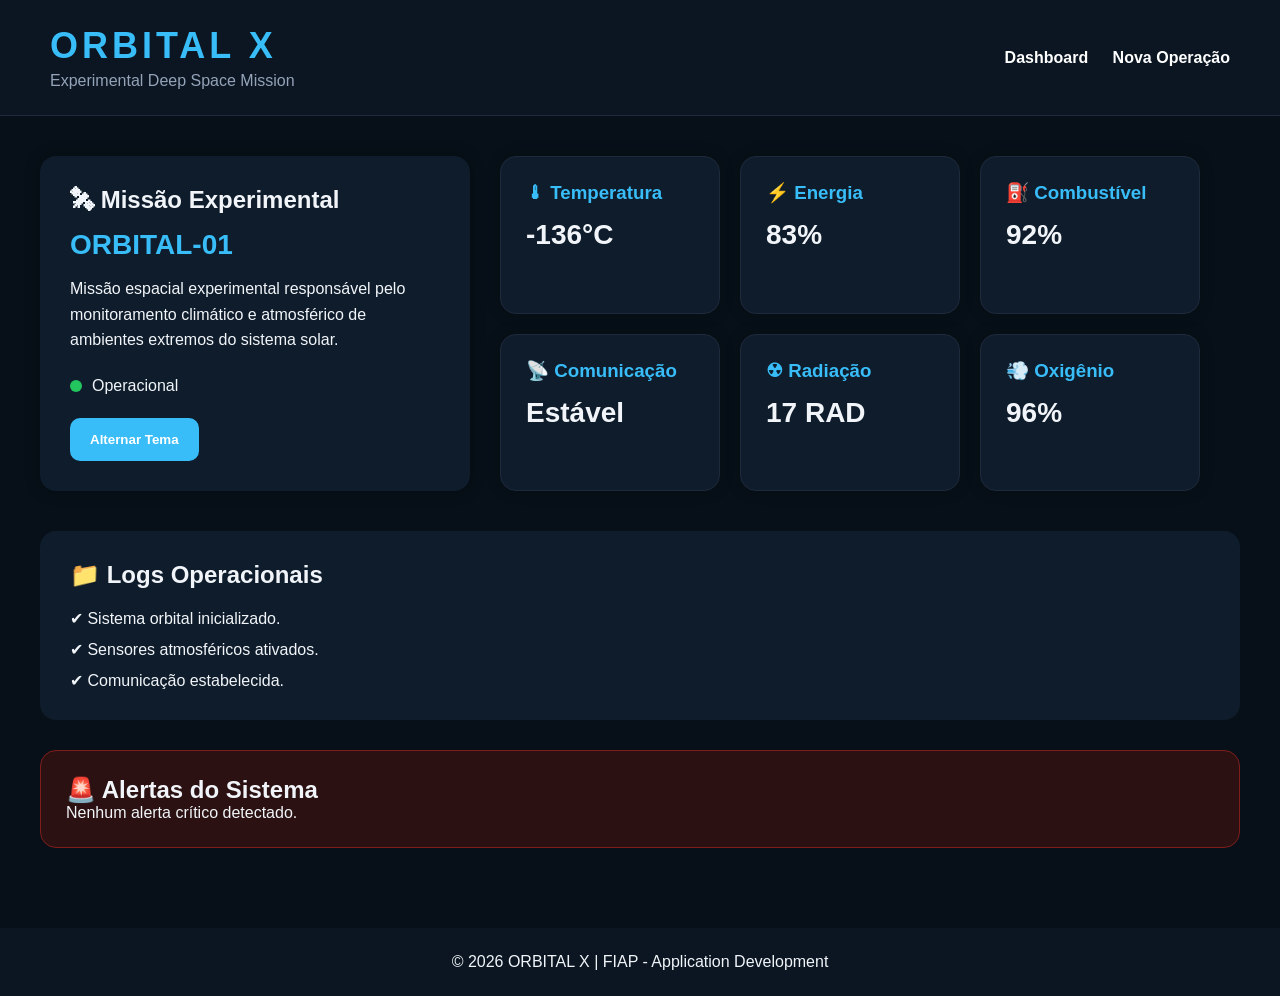
==== index.html @ b27f9a5c "Projeto ORBITAL X finalizado" ====
<!DOCTYPE html>
<html lang="pt-BR">

<head>

    <meta charset="UTF-8">

    <meta name="viewport"
          content="width=device-width, initial-scale=1.0">

    <title>ORBITAL X</title>

    <link rel="stylesheet"
          href="css/style.css">

</head>

<body>

    <!-- HEADER -->

    <header>

        <div class="logo-area">

            <h1>ORBITAL X</h1>

            <p>
                Experimental Deep Space Mission
            </p>

        </div>

        <nav>

            <a href="index.html">
                Dashboard
            </a>

            <a href="cadastro.html">
                Nova Operação
            </a>

        </nav>

    </header>

    <!-- MAIN -->

    <main>

        <!-- PAINEL -->

        <section class="mission-panel">

            <article class="mission-info">

                <h2>
                    🛰 Missão Experimental
                </h2>

                <h3 id="nomeMissaoDashboard">

                    ORBITAL-01

                </h3>

                <p id="descricaoMissao">

                    Missão espacial experimental responsável
                    pelo monitoramento climático e atmosférico
                    de ambientes extremos do sistema solar.

                </p>

                <div class="status-box">

                    <span class="status-dot"></span>

                    <p id="statusMissao">

                        Operacional

                    </p>

                </div>

                <button id="themeBtn">

                    Alternar Tema

                </button>

            </article>

            <!-- DASHBOARD -->

            <section class="dashboard">

                <article class="card">

                    <h3>
                        🌡 Temperatura
                    </h3>

                    <p id="temperatura">

                        -120°C

                    </p>

                </article>

                <article class="card">

                    <h3>
                        ⚡ Energia
                    </h3>

                    <p id="energia">

                        88%

                    </p>

                </article>

                <article class="card">

                    <h3>
                        ⛽ Combustível
                    </h3>

                    <p id="combustivel">

                        72%

                    </p>

                </article>

                <article class="card">

                    <h3>
                        📡 Comunicação
                    </h3>

                    <p id="comunicacao">

                        Estável

                    </p>

                </article>

                <article class="card">

                    <h3>
                        ☢ Radiação
                    </h3>

                    <p id="radiacao">

                        15 RAD

                    </p>

                </article>

                <article class="card">

                    <h3>
                        💨 Oxigênio
                    </h3>

                    <p id="oxigenio">

                        96%

                    </p>

                </article>

            </section>

        </section>

        <!-- LOGS -->

        <section class="logs">

            <h2>
                📁 Logs Operacionais
            </h2>

            <div id="logContainer">

                <p>
                    ✔ Sistema orbital inicializado.
                </p>

                <p>
                    ✔ Sensores atmosféricos ativados.
                </p>

                <p>
                    ✔ Comunicação estabelecida.
                </p>

            </div>

        </section>

        <!-- ALERTAS -->

        <aside class="alerts">

            <h2>
                🚨 Alertas do Sistema
            </h2>

            <p id="alertText">

                Nenhum alerta crítico detectado.

            </p>

        </aside>

    </main>

    <!-- FOOTER -->

    <footer>

        <p>

            © 2026 ORBITAL X |
            FIAP - Application Development

        </p>

    </footer>

    <script src="js/script.js"></script>

</body>

</html>
---- css/style.css ----
/* RESET */

*{
    margin:0;
    padding:0;
    box-sizing:border-box;
}

/* BODY */

body{
    font-family:Arial, Helvetica, sans-serif;
    background:#071018;
    color:#f1f5f9;
    transition:0.4s;
}

/* TEMA CLARO */

body.light-mode{
    background:#edf2f7;
    color:#111827;
}

/* HEADER */

header{
    display:flex;
    justify-content:space-between;
    align-items:center;
    padding:25px 50px;
    background:#0b1622;
    border-bottom:1px solid #1e293b;
}

body.light-mode header{
    background:white;
}

/* LOGO */

.logo-area h1{
    font-size:36px;
    letter-spacing:4px;
    color:#38bdf8;
}

.logo-area p{
    margin-top:5px;
    color:#94a3b8;
}

/* NAV */

nav a{
    color:white;
    text-decoration:none;
    margin-left:20px;
    font-weight:bold;
    transition:0.3s;
}

body.light-mode nav a{
    color:#111827;
}

nav a:hover{
    color:#38bdf8;
}

/* MAIN */

main{
    padding:40px;
}

/* PAINEL */

.mission-panel{
    display:flex;
    gap:30px;
    flex-wrap:wrap;
}

.mission-info{
    flex:1;
    background:#0f1c2b;
    padding:30px;
    border-radius:16px;
    box-shadow:0 0 15px rgba(0,0,0,0.3);
}

body.light-mode .mission-info{
    background:white;
}

.mission-info h2{
    margin-bottom:15px;
}

.mission-info h3{
    font-size:28px;
    color:#38bdf8;
    margin-bottom:15px;
}

.mission-info p{
    line-height:1.6;
}

/* STATUS */

.status-box{
    display:flex;
    align-items:center;
    margin-top:20px;
    margin-bottom:20px;
}

.status-dot{
    width:12px;
    height:12px;
    border-radius:50%;
    background:#22c55e;
    margin-right:10px;
}

/* BOTÕES */

button{
    padding:14px 20px;
    border:none;
    border-radius:10px;
    background:#38bdf8;
    color:white;
    font-weight:bold;
    cursor:pointer;
    transition:0.3s;
}

button:hover{
    transform:translateY(-2px);
    opacity:0.9;
}

/* DASHBOARD */

.dashboard{
    flex:2;
    display:flex;
    flex-wrap:wrap;
    gap:20px;
}

.card{
    width:220px;
    background:#0f1c2b;
    padding:25px;
    border-radius:16px;
    border:1px solid #1e293b;
    box-shadow:0 0 15px rgba(0,0,0,0.2);
}

body.light-mode .card{
    background:white;
}

.card h3{
    margin-bottom:15px;
    color:#38bdf8;
}

.card p{
    font-size:28px;
    font-weight:bold;
}

/* LOGS */

.logs{
    margin-top:40px;
    background:#0f1c2b;
    padding:30px;
    border-radius:16px;
}

body.light-mode .logs{
    background:white;
}

.logs h2{
    margin-bottom:20px;
}

#logContainer p{
    margin-top:12px;
}

/* ALERTAS */

.alerts{
    margin-top:30px;
    background:#2b1111;
    border:1px solid #7f1d1d;
    padding:25px;
    border-radius:16px;
}

body.light-mode .alerts{
    background:#fee2e2;
}

/* FORMULÁRIO */

.form-section{
    max-width:700px;
    margin:auto;
    background:#0f1c2b;
    padding:40px;
    border-radius:16px;
}

body.light-mode .form-section{
    background:white;
}

.form-section h2{
    margin-bottom:30px;
}

form{
    display:flex;
    flex-direction:column;
}

label{
    margin-top:20px;
    margin-bottom:8px;
    font-weight:bold;
}

input,
select,
textarea{
    padding:14px;
    border-radius:10px;
    border:1px solid #334155;
    background:#071018;
    color:white;
}

body.light-mode input,
body.light-mode select,
body.light-mode textarea{
    background:#f8fafc;
    color:black;
}

textarea{
    resize:none;
    height:120px;
}

input:focus,
select:focus,
textarea:focus{
    outline:none;
    border-color:#38bdf8;
}

/* RESULTADO */

#missionResult{
    margin-top:30px;
    padding:25px;
    border-radius:16px;
    background:#071018;
    line-height:1.7;
}

body.light-mode #missionResult{
    background:#e2e8f0;
}

/* FOOTER */

footer{
    margin-top:40px;
    text-align:center;
    padding:25px;
    background:#0b1622;
}

body.light-mode footer{
    background:white;
}

/* RESPONSIVIDADE */

@media(max-width:768px){

    header{
        flex-direction:column;
        gap:20px;
        padding:25px;
    }

    .mission-panel{
        flex-direction:column;
    }

    .dashboard{
        justify-content:center;
    }

    .card{
        width:100%;
    }

    main{
        padding:20px;
    }

}
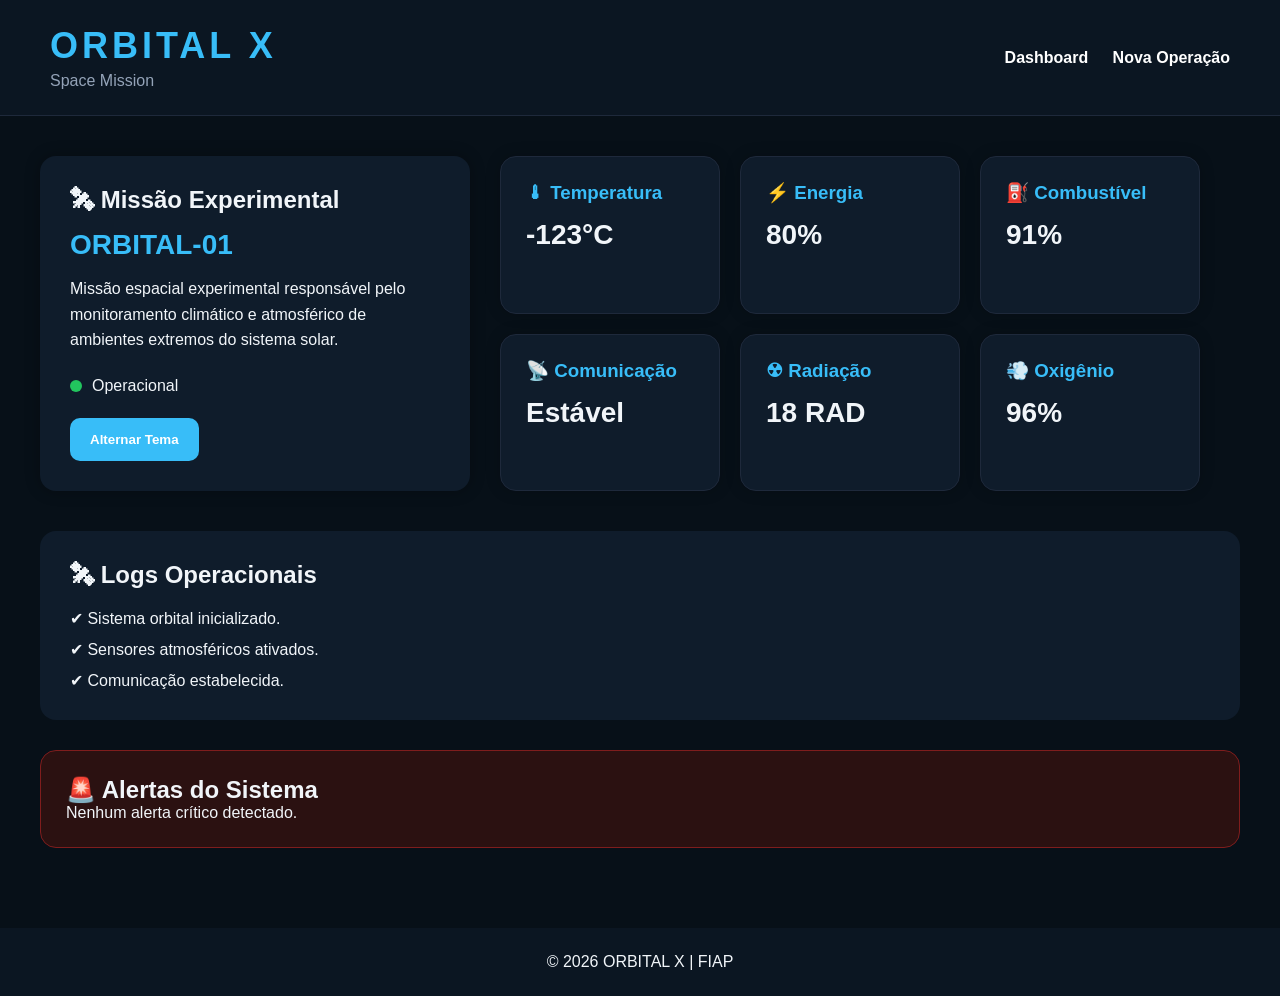
==== commit be676d2b: "README atualizado" ====
--- a/index.html
+++ b/index.html
@@ -26,7 +26,7 @@
             <h1>ORBITAL X</h1>
 
             <p>
-                Experimental Deep Space Mission
+              Space Mission
             </p>
 
         </div>
@@ -190,7 +190,7 @@
         <section class="logs">
 
             <h2>
-                📁 Logs Operacionais
+                 🛰 Logs Operacionais
             </h2>
 
             <div id="logContainer">
@@ -236,7 +236,7 @@
         <p>
 
             © 2026 ORBITAL X |
-            FIAP - Application Development
+            FIAP 
 
         </p>
 
